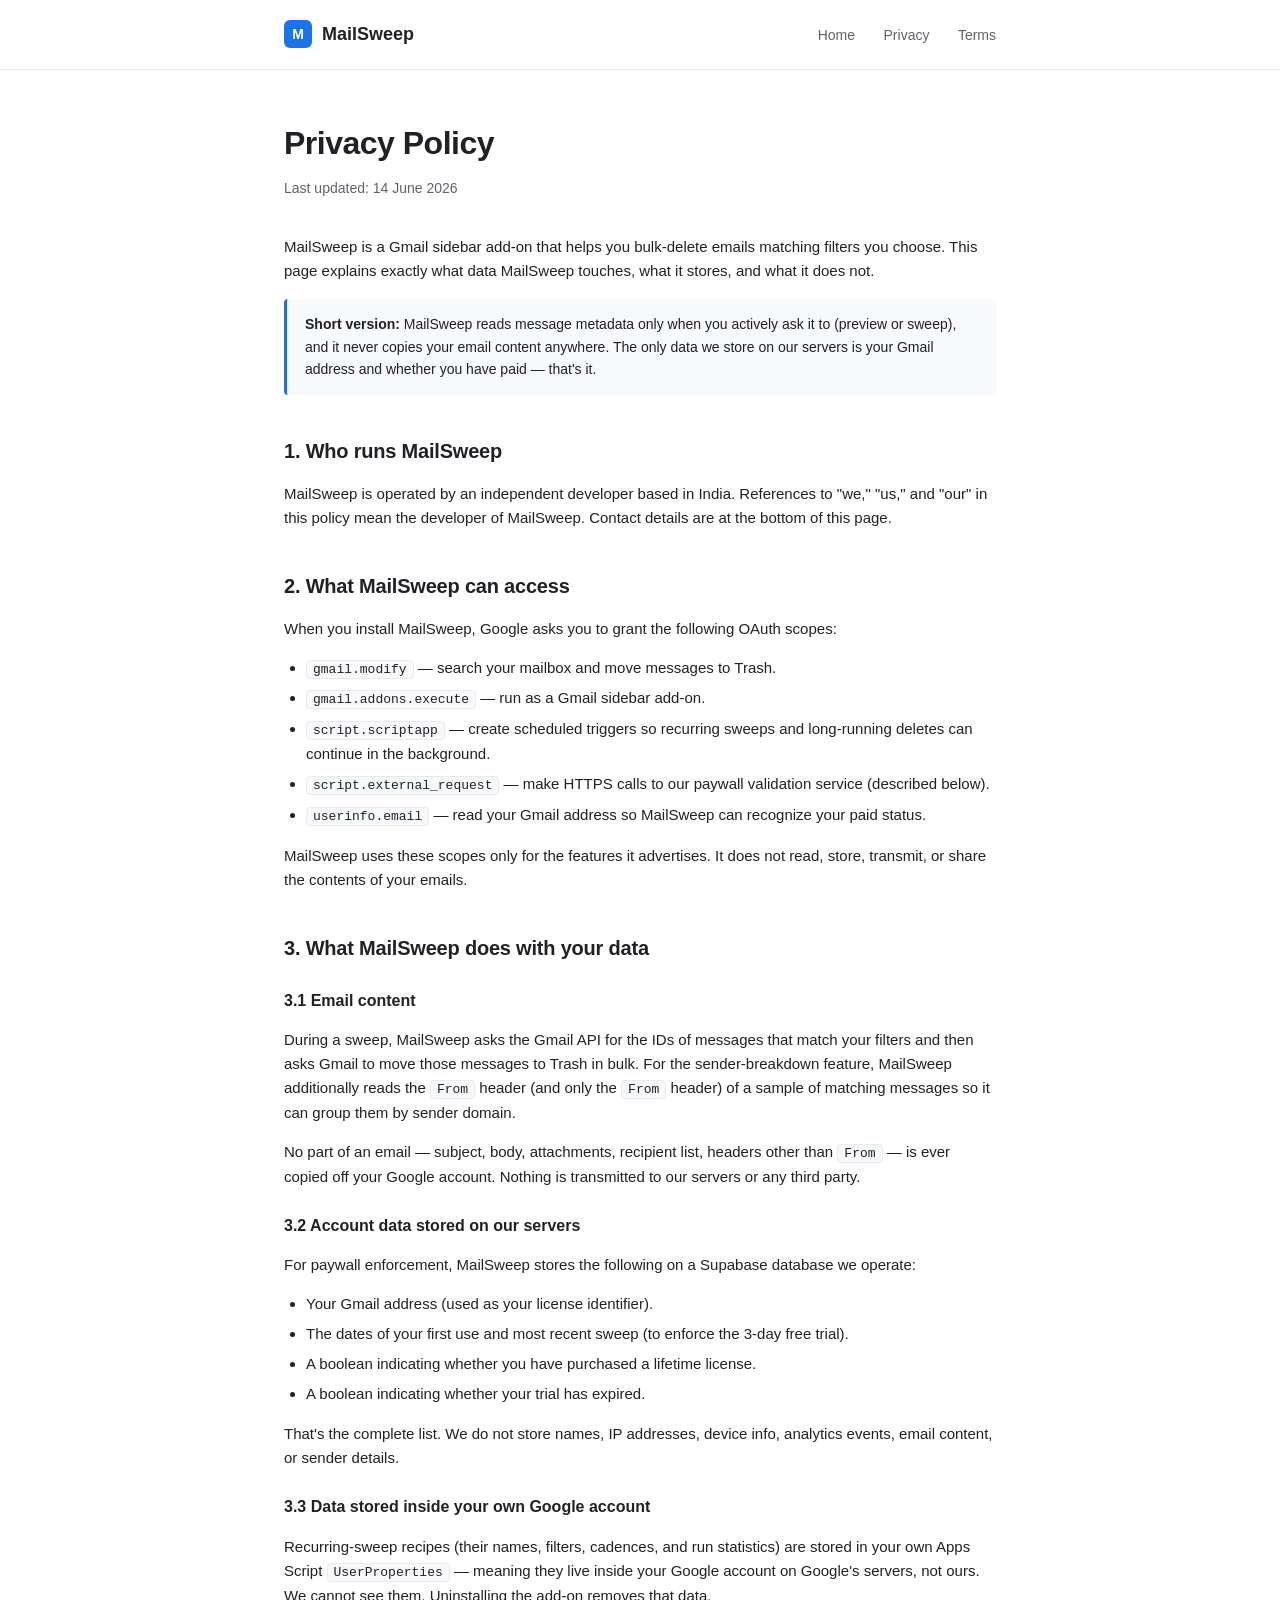
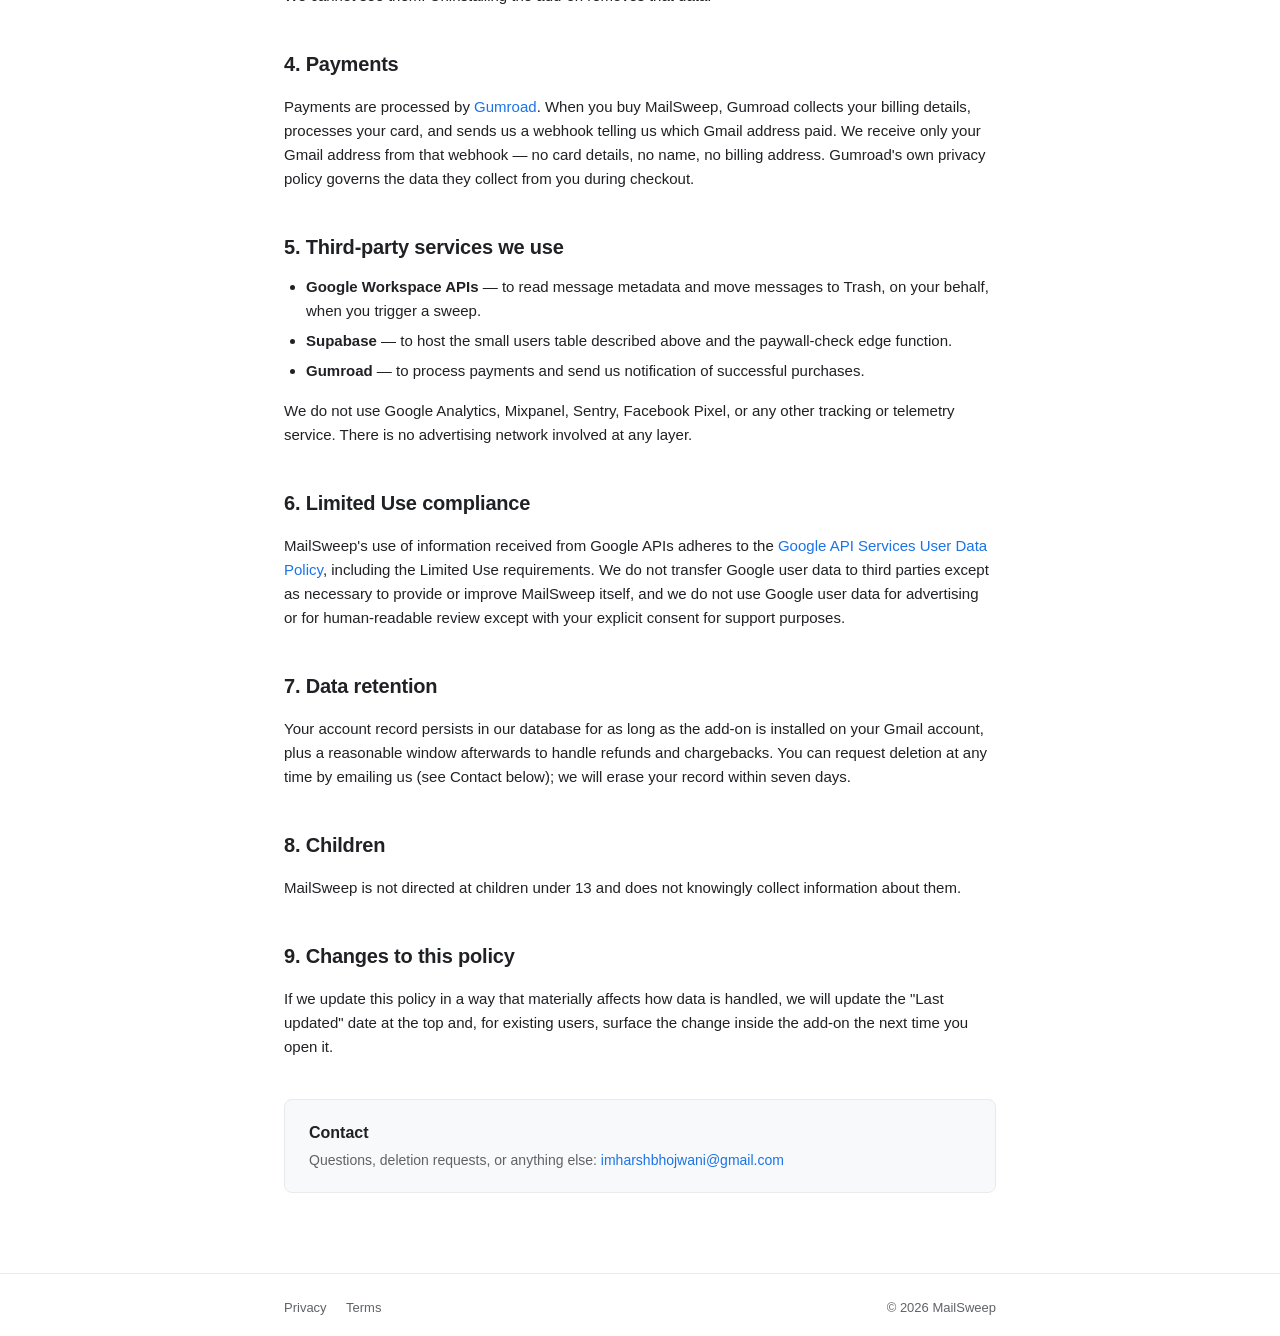
==== docs/privacy.html @ f4706d19 "Day 22: privacy policy, terms, placeholder landing on GitHub Pages Static HTML site under docs/ for " ====
<!doctype html>
<html lang="en">
<head>
  <meta charset="utf-8">
  <meta name="viewport" content="width=device-width, initial-scale=1">
  <title>Privacy Policy — MailSweep</title>
  <meta name="description" content="MailSweep's privacy policy. What we access, what we store, what we don't.">
  <link rel="stylesheet" href="style.css">
</head>
<body>

<header class="site-header">
  <div class="inner">
    <a class="brand" href="index.html">
      <span class="brand-mark">M</span>
      <span>MailSweep</span>
    </a>
    <nav class="site-nav">
      <a href="index.html">Home</a>
      <a href="privacy.html">Privacy</a>
      <a href="terms.html">Terms</a>
    </nav>
  </div>
</header>

<main class="legal">
  <h1>Privacy Policy</h1>
  <p class="updated">Last updated: 14 June 2026</p>

  <p>
    MailSweep is a Gmail sidebar add-on that helps you bulk-delete emails matching
    filters you choose. This page explains exactly what data MailSweep touches,
    what it stores, and what it does not.
  </p>

  <div class="callout">
    <strong>Short version:</strong> MailSweep reads message metadata only when you
    actively ask it to (preview or sweep), and it never copies your email content
    anywhere. The only data we store on our servers is your Gmail address and
    whether you have paid — that's it.
  </div>

  <h2>1. Who runs MailSweep</h2>
  <p>
    MailSweep is operated by an independent developer based in India. References to
    "we," "us," and "our" in this policy mean the developer of MailSweep. Contact
    details are at the bottom of this page.
  </p>

  <h2>2. What MailSweep can access</h2>
  <p>
    When you install MailSweep, Google asks you to grant the following OAuth scopes:
  </p>
  <ul>
    <li><code>gmail.modify</code> — search your mailbox and move messages to Trash.</li>
    <li><code>gmail.addons.execute</code> — run as a Gmail sidebar add-on.</li>
    <li><code>script.scriptapp</code> — create scheduled triggers so recurring sweeps and long-running deletes can continue in the background.</li>
    <li><code>script.external_request</code> — make HTTPS calls to our paywall validation service (described below).</li>
    <li><code>userinfo.email</code> — read your Gmail address so MailSweep can recognize your paid status.</li>
  </ul>
  <p>
    MailSweep uses these scopes only for the features it advertises. It does not
    read, store, transmit, or share the contents of your emails.
  </p>

  <h2>3. What MailSweep does with your data</h2>

  <h3>3.1 Email content</h3>
  <p>
    During a sweep, MailSweep asks the Gmail API for the IDs of messages that match
    your filters and then asks Gmail to move those messages to Trash in bulk. For
    the sender-breakdown feature, MailSweep additionally reads the <code>From</code>
    header (and only the <code>From</code> header) of a sample of matching messages so
    it can group them by sender domain.
  </p>
  <p>
    No part of an email — subject, body, attachments, recipient list, headers other
    than <code>From</code> — is ever copied off your Google account. Nothing is
    transmitted to our servers or any third party.
  </p>

  <h3>3.2 Account data stored on our servers</h3>
  <p>
    For paywall enforcement, MailSweep stores the following on a Supabase database
    we operate:
  </p>
  <ul>
    <li>Your Gmail address (used as your license identifier).</li>
    <li>The dates of your first use and most recent sweep (to enforce the 3-day free trial).</li>
    <li>A boolean indicating whether you have purchased a lifetime license.</li>
    <li>A boolean indicating whether your trial has expired.</li>
  </ul>
  <p>
    That's the complete list. We do not store names, IP addresses, device info,
    analytics events, email content, or sender details.
  </p>

  <h3>3.3 Data stored inside your own Google account</h3>
  <p>
    Recurring-sweep recipes (their names, filters, cadences, and run statistics)
    are stored in your own Apps Script <code>UserProperties</code> — meaning they
    live inside your Google account on Google's servers, not ours. We cannot see
    them. Uninstalling the add-on removes that data.
  </p>

  <h2>4. Payments</h2>
  <p>
    Payments are processed by <a href="https://gumroad.com" target="_blank" rel="noopener">Gumroad</a>.
    When you buy MailSweep, Gumroad collects your billing details, processes your
    card, and sends us a webhook telling us which Gmail address paid. We receive
    only your Gmail address from that webhook — no card details, no name, no
    billing address. Gumroad's own privacy policy governs the data they collect
    from you during checkout.
  </p>

  <h2>5. Third-party services we use</h2>
  <ul>
    <li><strong>Google Workspace APIs</strong> — to read message metadata and move messages to Trash, on your behalf, when you trigger a sweep.</li>
    <li><strong>Supabase</strong> — to host the small users table described above and the paywall-check edge function.</li>
    <li><strong>Gumroad</strong> — to process payments and send us notification of successful purchases.</li>
  </ul>
  <p>
    We do not use Google Analytics, Mixpanel, Sentry, Facebook Pixel, or any other
    tracking or telemetry service. There is no advertising network involved at any
    layer.
  </p>

  <h2>6. Limited Use compliance</h2>
  <p>
    MailSweep's use of information received from Google APIs adheres to the
    <a href="https://developers.google.com/terms/api-services-user-data-policy#additional_requirements_for_specific_api_scopes" target="_blank" rel="noopener">Google API Services User Data Policy</a>,
    including the Limited Use requirements. We do not transfer Google user data to
    third parties except as necessary to provide or improve MailSweep itself, and
    we do not use Google user data for advertising or for human-readable review
    except with your explicit consent for support purposes.
  </p>

  <h2>7. Data retention</h2>
  <p>
    Your account record persists in our database for as long as the add-on is
    installed on your Gmail account, plus a reasonable window afterwards to handle
    refunds and chargebacks. You can request deletion at any time by emailing us
    (see Contact below); we will erase your record within seven days.
  </p>

  <h2>8. Children</h2>
  <p>
    MailSweep is not directed at children under 13 and does not knowingly collect
    information about them.
  </p>

  <h2>9. Changes to this policy</h2>
  <p>
    If we update this policy in a way that materially affects how data is handled,
    we will update the "Last updated" date at the top and, for existing users,
    surface the change inside the add-on the next time you open it.
  </p>

  <div class="contact-card">
    <h3>Contact</h3>
    <p>Questions, deletion requests, or anything else: <a href="mailto:imharshbhojwani@gmail.com">imharshbhojwani@gmail.com</a></p>
  </div>
</main>

<footer class="site-footer">
  <div class="inner">
    <div>
      <a href="privacy.html">Privacy</a>
      <a href="terms.html">Terms</a>
    </div>
    <div>&copy; 2026 MailSweep</div>
  </div>
</footer>

</body>
</html>
---- docs/style.css ----
/* MailSweep — shared site styles */

:root {
  --brand: #1a73e8;
  --brand-dark: #1557b0;
  --text: #202124;
  --text-muted: #5f6368;
  --border: #e8eaed;
  --bg: #ffffff;
  --bg-soft: #f8f9fa;
  --radius: 8px;
  --max-w: 760px;
}

* { box-sizing: border-box; }

html, body {
  margin: 0;
  padding: 0;
  font-family: -apple-system, BlinkMacSystemFont, "Segoe UI", Roboto, Oxygen,
               Ubuntu, Cantarell, sans-serif;
  color: var(--text);
  background: var(--bg);
  line-height: 1.6;
  -webkit-font-smoothing: antialiased;
  -moz-osx-font-smoothing: grayscale;
}

a {
  color: var(--brand);
  text-decoration: none;
}
a:hover { text-decoration: underline; }

.site-header {
  border-bottom: 1px solid var(--border);
  background: var(--bg);
}

.site-header .inner {
  max-width: var(--max-w);
  margin: 0 auto;
  padding: 20px 24px;
  display: flex;
  align-items: center;
  justify-content: space-between;
}

.brand {
  display: flex;
  align-items: center;
  gap: 10px;
  font-weight: 600;
  font-size: 18px;
  color: var(--text);
}

.brand-mark {
  width: 28px;
  height: 28px;
  border-radius: 6px;
  background: var(--brand);
  display: inline-flex;
  align-items: center;
  justify-content: center;
  color: #fff;
  font-weight: 700;
  font-size: 14px;
}

.site-nav a {
  color: var(--text-muted);
  margin-left: 24px;
  font-size: 14px;
  font-weight: 500;
}
.site-nav a:hover { color: var(--brand); text-decoration: none; }

main {
  max-width: var(--max-w);
  margin: 0 auto;
  padding: 48px 24px 80px;
}

.legal h1 {
  font-size: 32px;
  font-weight: 600;
  margin: 0 0 8px;
  letter-spacing: -0.5px;
}

.legal .updated {
  color: var(--text-muted);
  font-size: 14px;
  margin: 0 0 36px;
}

.legal h2 {
  font-size: 20px;
  font-weight: 600;
  margin: 40px 0 12px;
  letter-spacing: -0.2px;
}

.legal h3 {
  font-size: 16px;
  font-weight: 600;
  margin: 24px 0 8px;
  color: var(--text);
}

.legal p, .legal li {
  font-size: 15px;
  color: var(--text);
}

.legal ul {
  padding-left: 22px;
  margin: 8px 0 16px;
}

.legal li { margin-bottom: 6px; }

.legal strong { font-weight: 600; }

.legal code {
  background: var(--bg-soft);
  border: 1px solid var(--border);
  border-radius: 4px;
  padding: 1px 6px;
  font-size: 13px;
  font-family: ui-monospace, SFMono-Regular, Menlo, Consolas, monospace;
}

.callout {
  background: var(--bg-soft);
  border-left: 3px solid var(--brand);
  border-radius: 4px;
  padding: 14px 18px;
  margin: 16px 0 20px;
  font-size: 14px;
  color: var(--text);
}

.contact-card {
  margin-top: 40px;
  padding: 20px 24px;
  border: 1px solid var(--border);
  border-radius: var(--radius);
  background: var(--bg-soft);
}

.contact-card h3 {
  margin: 0 0 4px;
  font-size: 16px;
}

.contact-card p {
  margin: 0;
  color: var(--text-muted);
  font-size: 14px;
}

.site-footer {
  border-top: 1px solid var(--border);
  background: var(--bg);
}

.site-footer .inner {
  max-width: var(--max-w);
  margin: 0 auto;
  padding: 24px;
  display: flex;
  justify-content: space-between;
  align-items: center;
  flex-wrap: wrap;
  gap: 12px;
  color: var(--text-muted);
  font-size: 13px;
}

.site-footer a {
  color: var(--text-muted);
  margin-right: 16px;
}
.site-footer a:hover { color: var(--brand); text-decoration: none; }

@media (max-width: 600px) {
  .site-nav a { margin-left: 14px; }
  main { padding: 32px 20px 56px; }
  .legal h1 { font-size: 26px; }
  .legal h2 { font-size: 18px; }
}
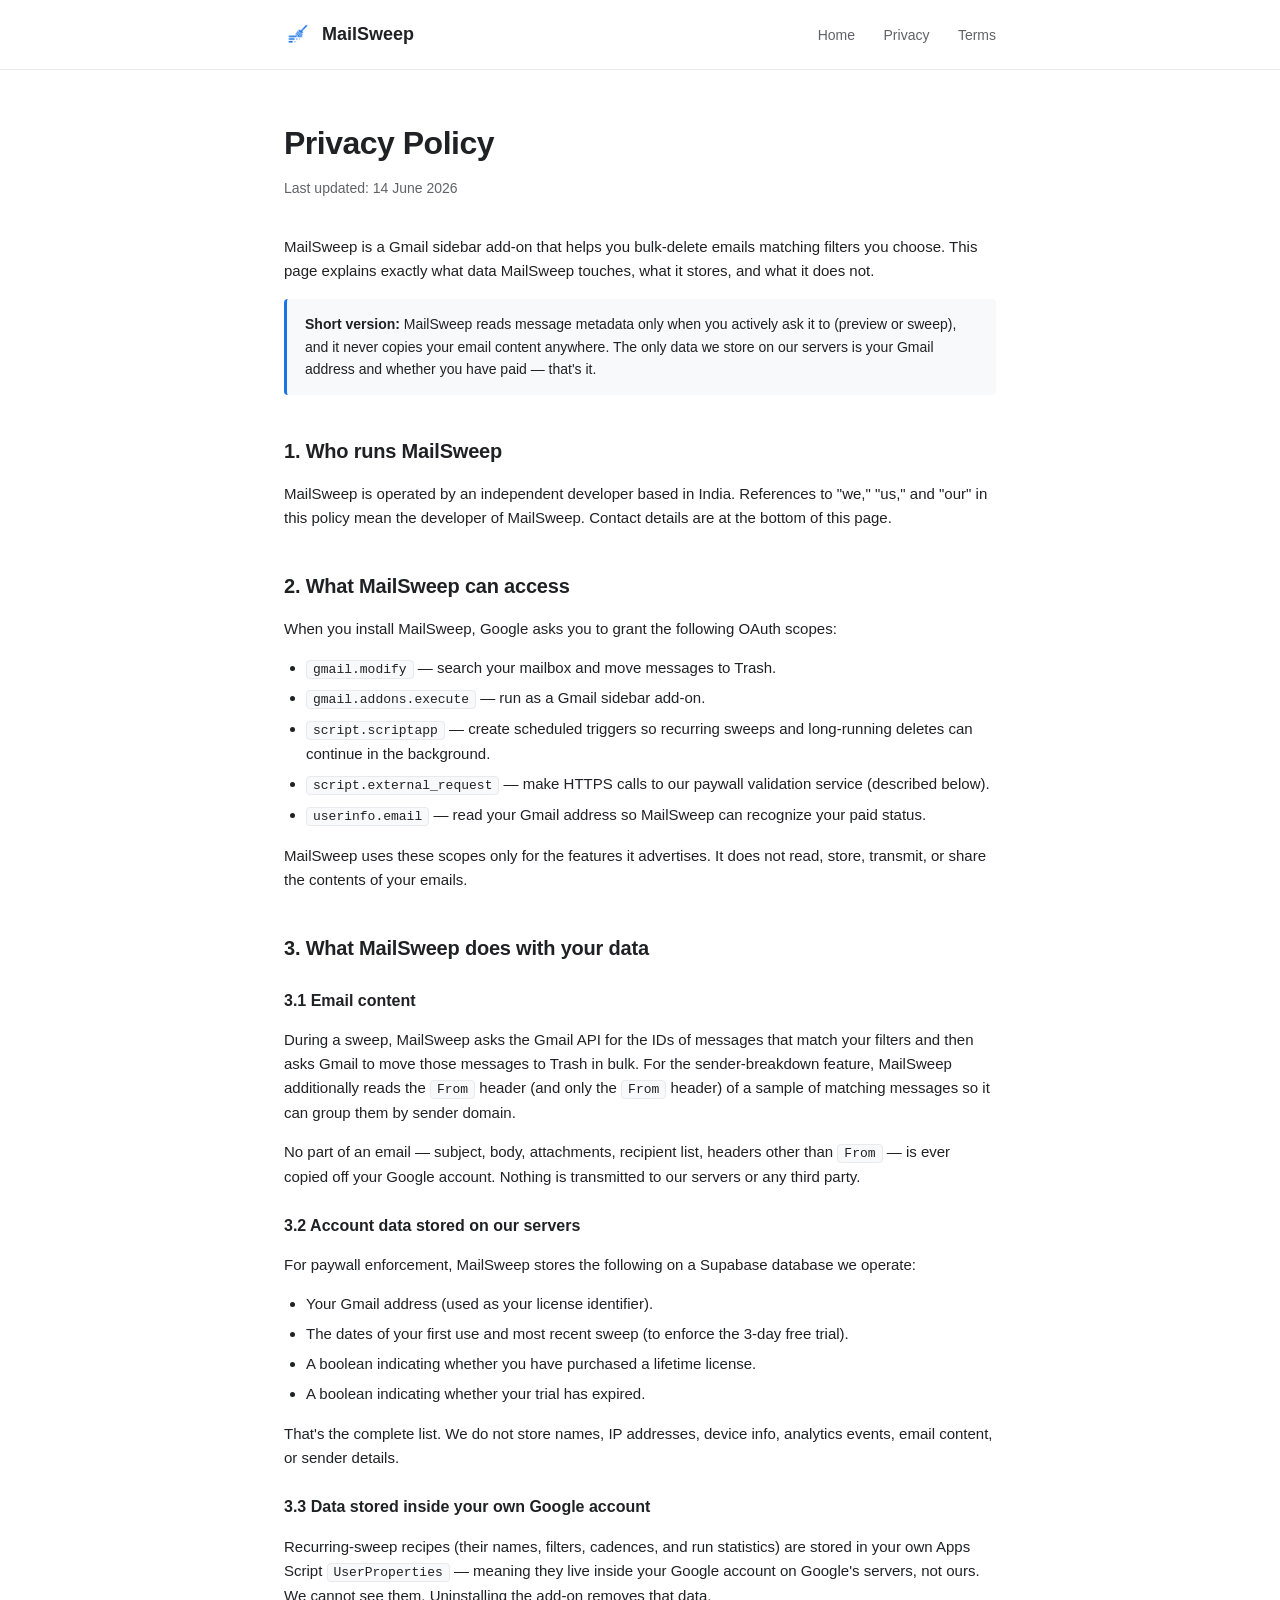
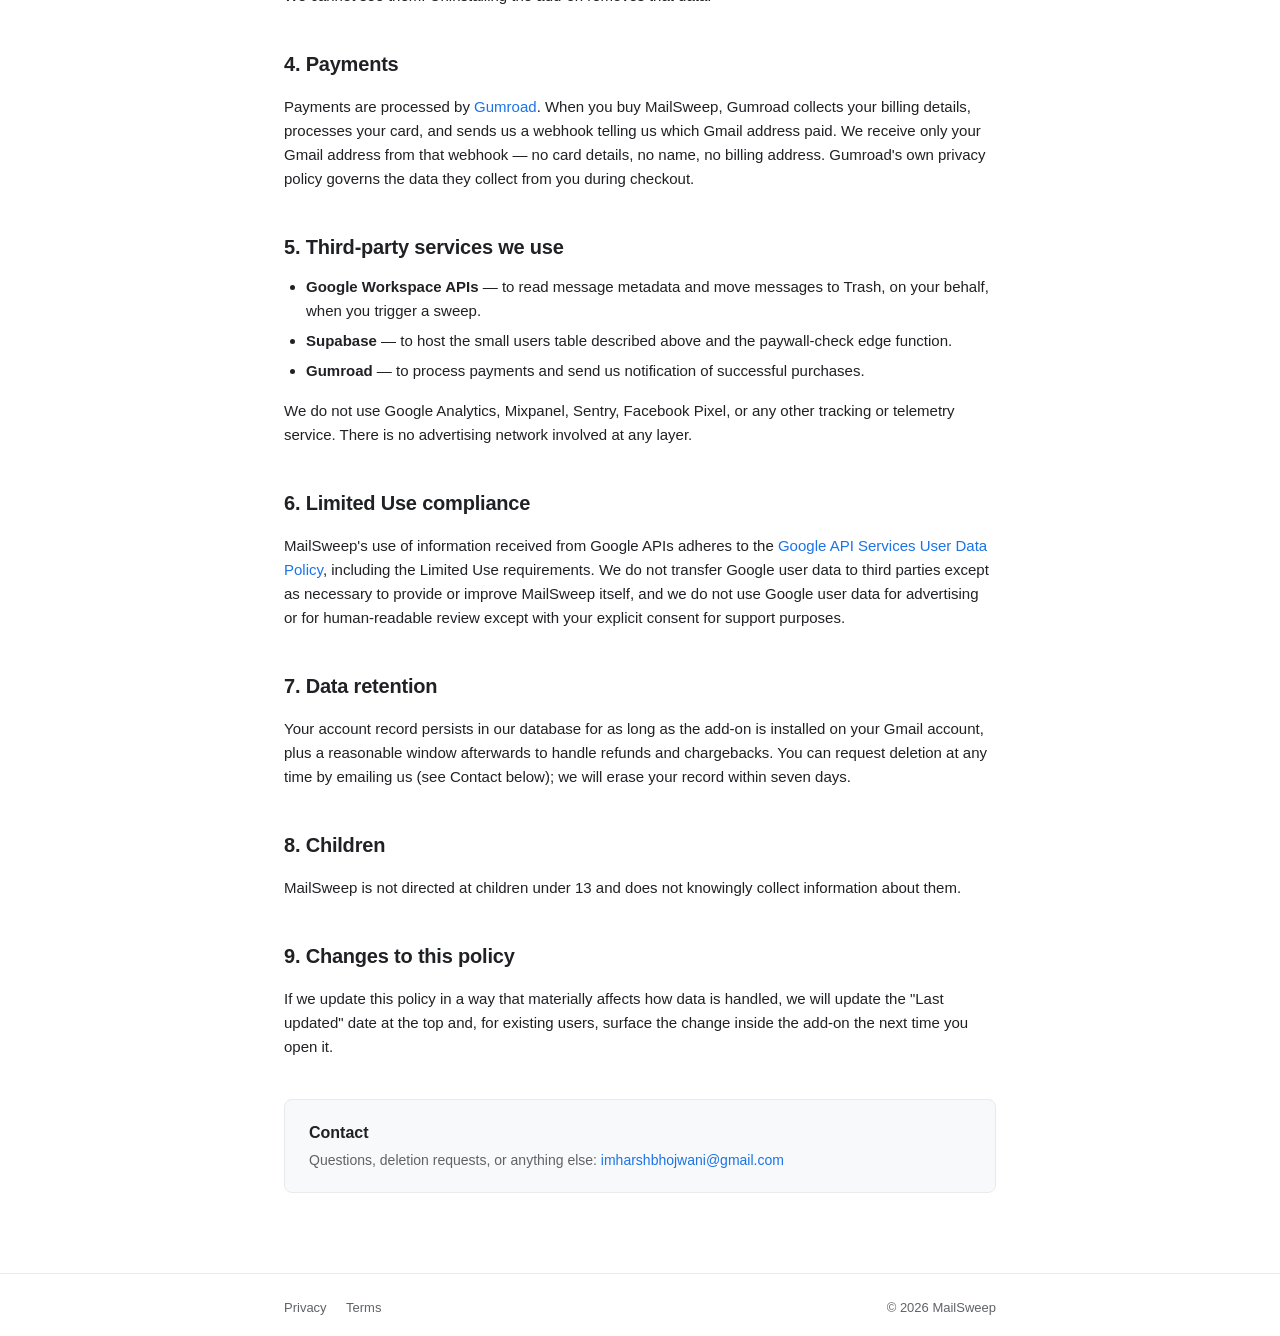
==== commit a8f0573f: "Wire MailSweep broom logo into site Logo PNGs in docs/img/. Replaces placeholder text 'M' in header " ====
--- a/docs/privacy.html
+++ b/docs/privacy.html
@@ -5,6 +5,8 @@
   <meta name="viewport" content="width=device-width, initial-scale=1">
   <title>Privacy Policy — MailSweep</title>
   <meta name="description" content="MailSweep's privacy policy. What we access, what we store, what we don't.">
+  <link rel="icon" type="image/png" sizes="48x48" href="img/favicon-48.png">
+  <link rel="icon" type="image/png" sizes="16x16" href="img/favicon-16.png">
   <link rel="stylesheet" href="style.css">
 </head>
 <body>
@@ -12,7 +14,7 @@
 <header class="site-header">
   <div class="inner">
     <a class="brand" href="index.html">
-      <span class="brand-mark">M</span>
+      <span class="brand-mark"><img src="img/logo-128.png" alt="MailSweep logo"></span>
       <span>MailSweep</span>
     </a>
     <nav class="site-nav">
--- a/docs/style.css
+++ b/docs/style.css
@@ -58,15 +58,10 @@
 .brand-mark {
   width: 28px;
   height: 28px;
-  border-radius: 6px;
-  background: var(--brand);
-  display: inline-flex;
-  align-items: center;
-  justify-content: center;
-  color: #fff;
-  font-weight: 700;
-  font-size: 14px;
+  display: inline-block;
+  vertical-align: middle;
 }
+.brand-mark img { width: 100%; height: 100%; display: block; }
 
 .site-nav a {
   color: var(--text-muted);
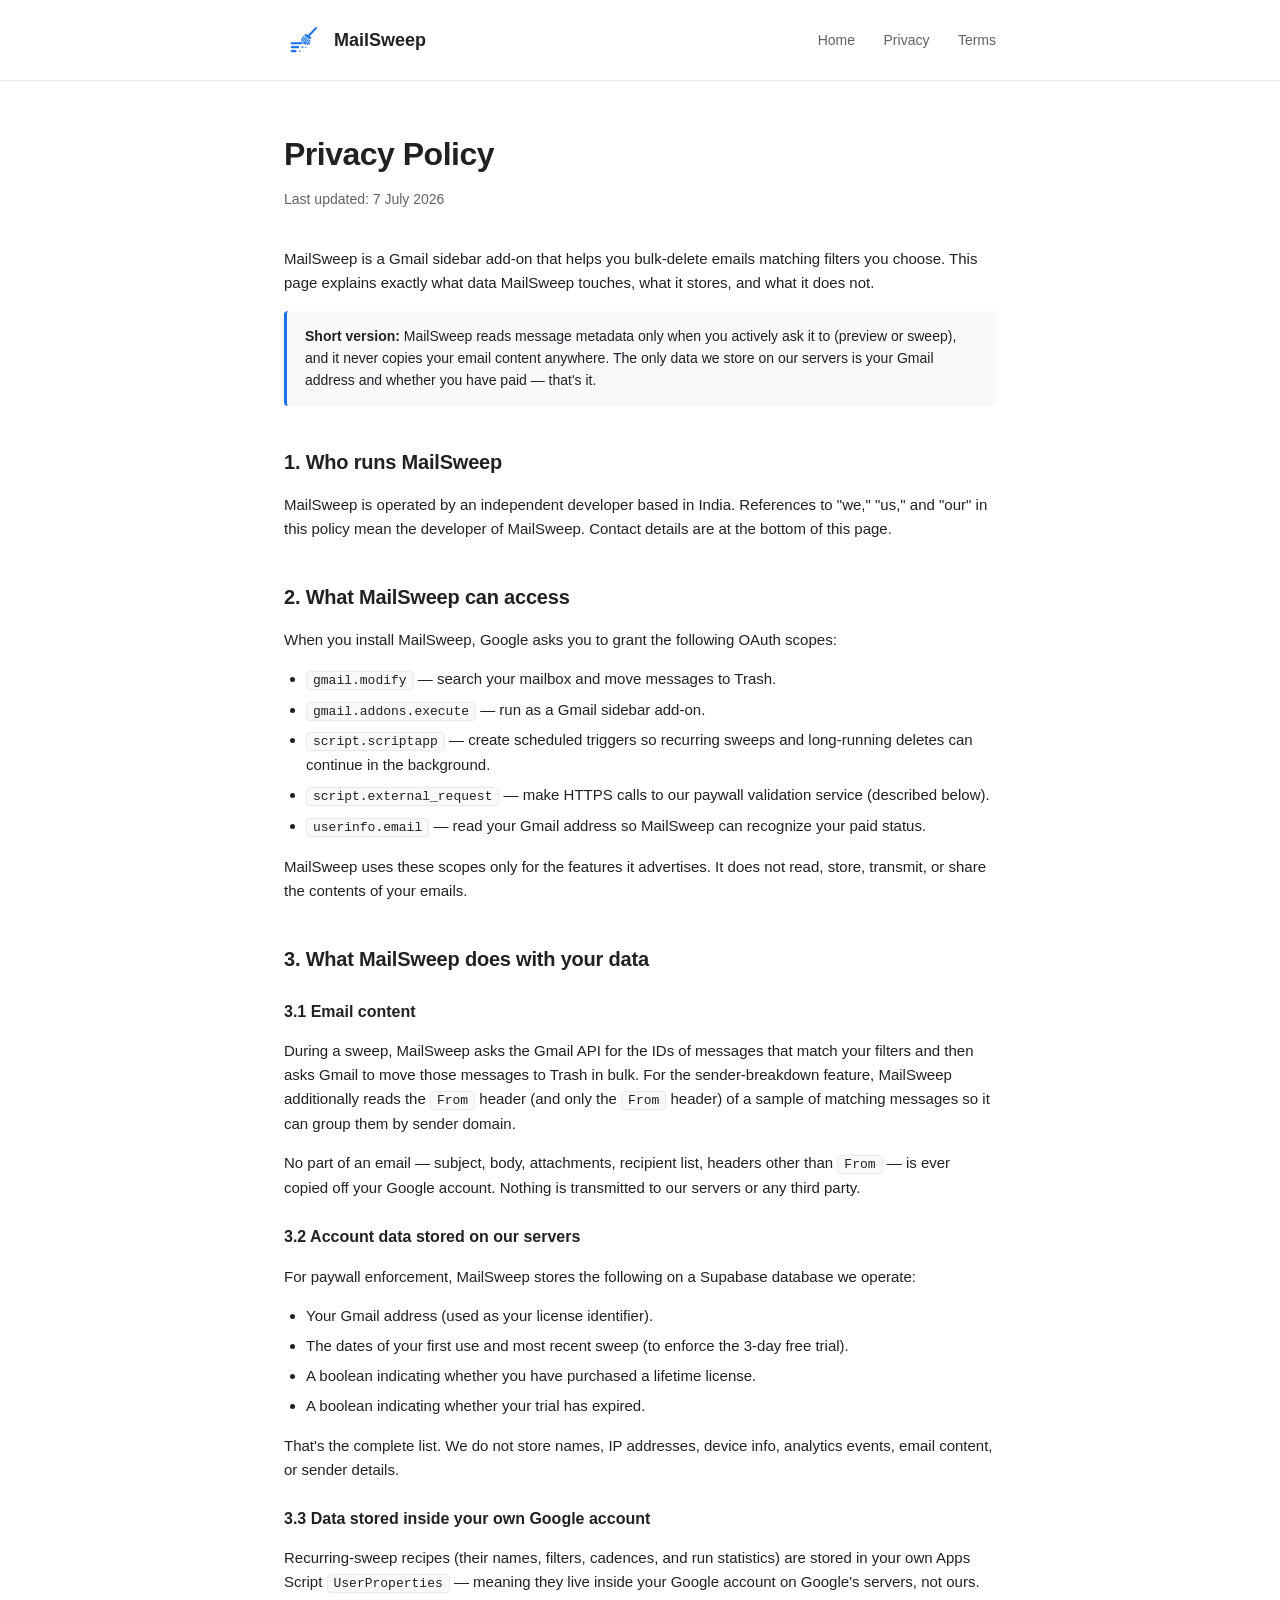
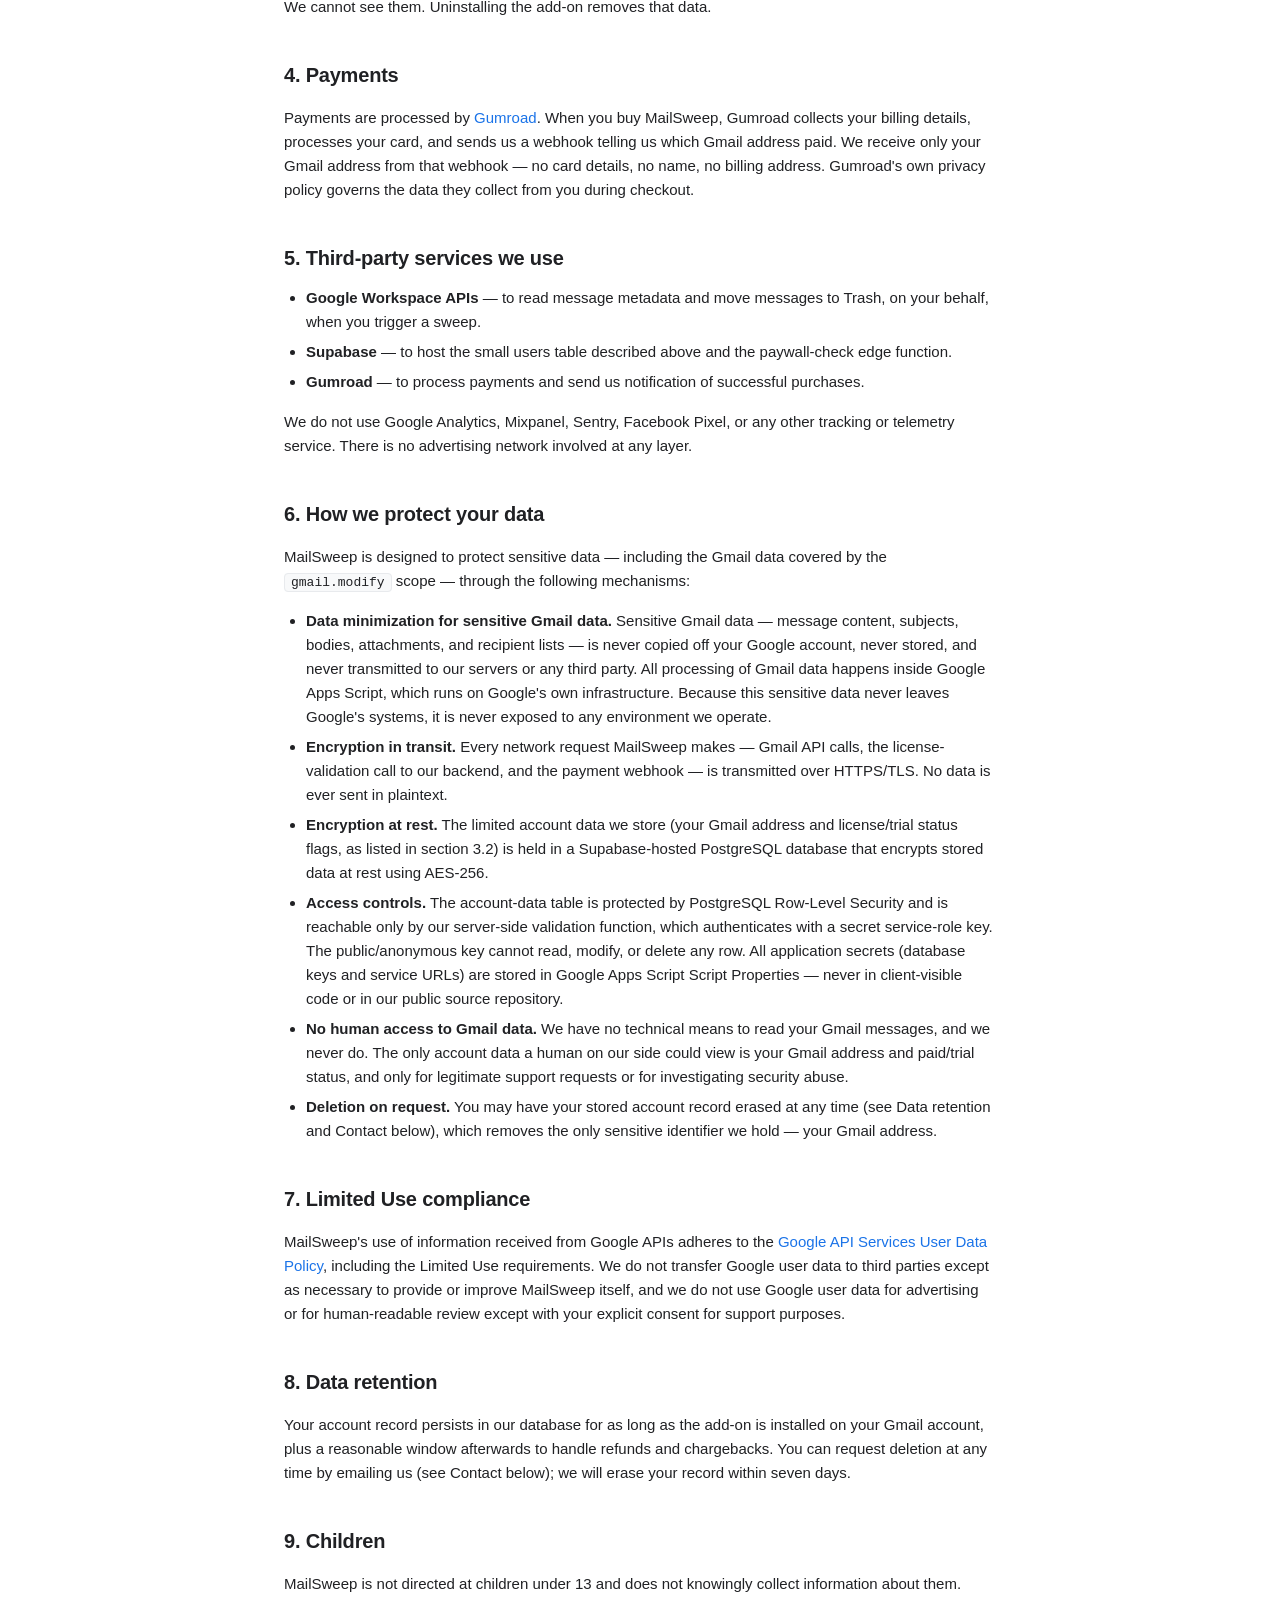
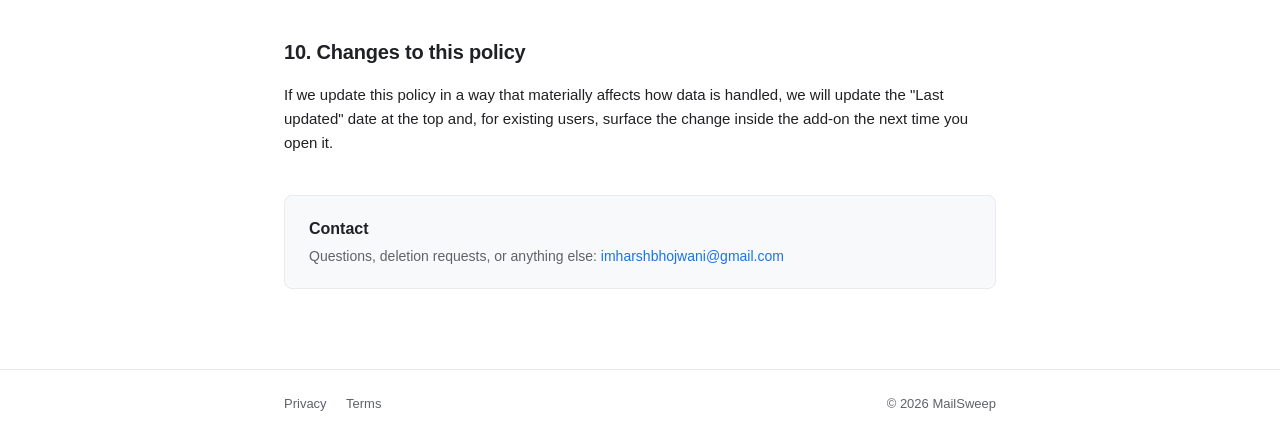
==== commit 236dabca: "Privacy policy: add 'How we protect your data' security section Google Trust & Safety flagged that t" ====
--- a/docs/privacy.html
+++ b/docs/privacy.html
@@ -27,7 +27,7 @@
 
 <main class="legal">
   <h1>Privacy Policy</h1>
-  <p class="updated">Last updated: 14 June 2026</p>
+  <p class="updated">Last updated: 7 July 2026</p>
 
   <p>
     MailSweep is a Gmail sidebar add-on that helps you bulk-delete emails matching
@@ -127,7 +127,57 @@
     layer.
   </p>
 
-  <h2>6. Limited Use compliance</h2>
+  <h2>6. How we protect your data</h2>
+  <p>
+    MailSweep is designed to protect sensitive data — including the Gmail data
+    covered by the <code>gmail.modify</code> scope — through the following
+    mechanisms:
+  </p>
+  <ul>
+    <li>
+      <strong>Data minimization for sensitive Gmail data.</strong> Sensitive
+      Gmail data — message content, subjects, bodies, attachments, and recipient
+      lists — is never copied off your Google account, never stored, and never
+      transmitted to our servers or any third party. All processing of Gmail data
+      happens inside Google Apps Script, which runs on Google's own infrastructure.
+      Because this sensitive data never leaves Google's systems, it is never
+      exposed to any environment we operate.
+    </li>
+    <li>
+      <strong>Encryption in transit.</strong> Every network request MailSweep
+      makes — Gmail API calls, the license-validation call to our backend, and the
+      payment webhook — is transmitted over HTTPS/TLS. No data is ever sent in
+      plaintext.
+    </li>
+    <li>
+      <strong>Encryption at rest.</strong> The limited account data we store (your
+      Gmail address and license/trial status flags, as listed in section 3.2) is
+      held in a Supabase-hosted PostgreSQL database that encrypts stored data at
+      rest using AES-256.
+    </li>
+    <li>
+      <strong>Access controls.</strong> The account-data table is protected by
+      PostgreSQL Row-Level Security and is reachable only by our server-side
+      validation function, which authenticates with a secret service-role key.
+      The public/anonymous key cannot read, modify, or delete any row. All
+      application secrets (database keys and service URLs) are stored in Google
+      Apps Script Script Properties — never in client-visible code or in our
+      public source repository.
+    </li>
+    <li>
+      <strong>No human access to Gmail data.</strong> We have no technical means
+      to read your Gmail messages, and we never do. The only account data a human
+      on our side could view is your Gmail address and paid/trial status, and only
+      for legitimate support requests or for investigating security abuse.
+    </li>
+    <li>
+      <strong>Deletion on request.</strong> You may have your stored account
+      record erased at any time (see Data retention and Contact below), which
+      removes the only sensitive identifier we hold — your Gmail address.
+    </li>
+  </ul>
+
+  <h2>7. Limited Use compliance</h2>
   <p>
     MailSweep's use of information received from Google APIs adheres to the
     <a href="https://developers.google.com/terms/api-services-user-data-policy#additional_requirements_for_specific_api_scopes" target="_blank" rel="noopener">Google API Services User Data Policy</a>,
@@ -137,7 +187,7 @@
     except with your explicit consent for support purposes.
   </p>
 
-  <h2>7. Data retention</h2>
+  <h2>8. Data retention</h2>
   <p>
     Your account record persists in our database for as long as the add-on is
     installed on your Gmail account, plus a reasonable window afterwards to handle
@@ -145,13 +195,13 @@
     (see Contact below); we will erase your record within seven days.
   </p>
 
-  <h2>8. Children</h2>
+  <h2>9. Children</h2>
   <p>
     MailSweep is not directed at children under 13 and does not knowingly collect
     information about them.
   </p>
 
-  <h2>9. Changes to this policy</h2>
+  <h2>10. Changes to this policy</h2>
   <p>
     If we update this policy in a way that materially affects how data is handled,
     we will update the "Last updated" date at the top and, for existing users,
--- a/docs/style.css
+++ b/docs/style.css
@@ -56,8 +56,8 @@
 }
 
 .brand-mark {
-  width: 28px;
-  height: 28px;
+  width: 40px;
+  height: 40px;
   display: inline-block;
   vertical-align: middle;
 }
